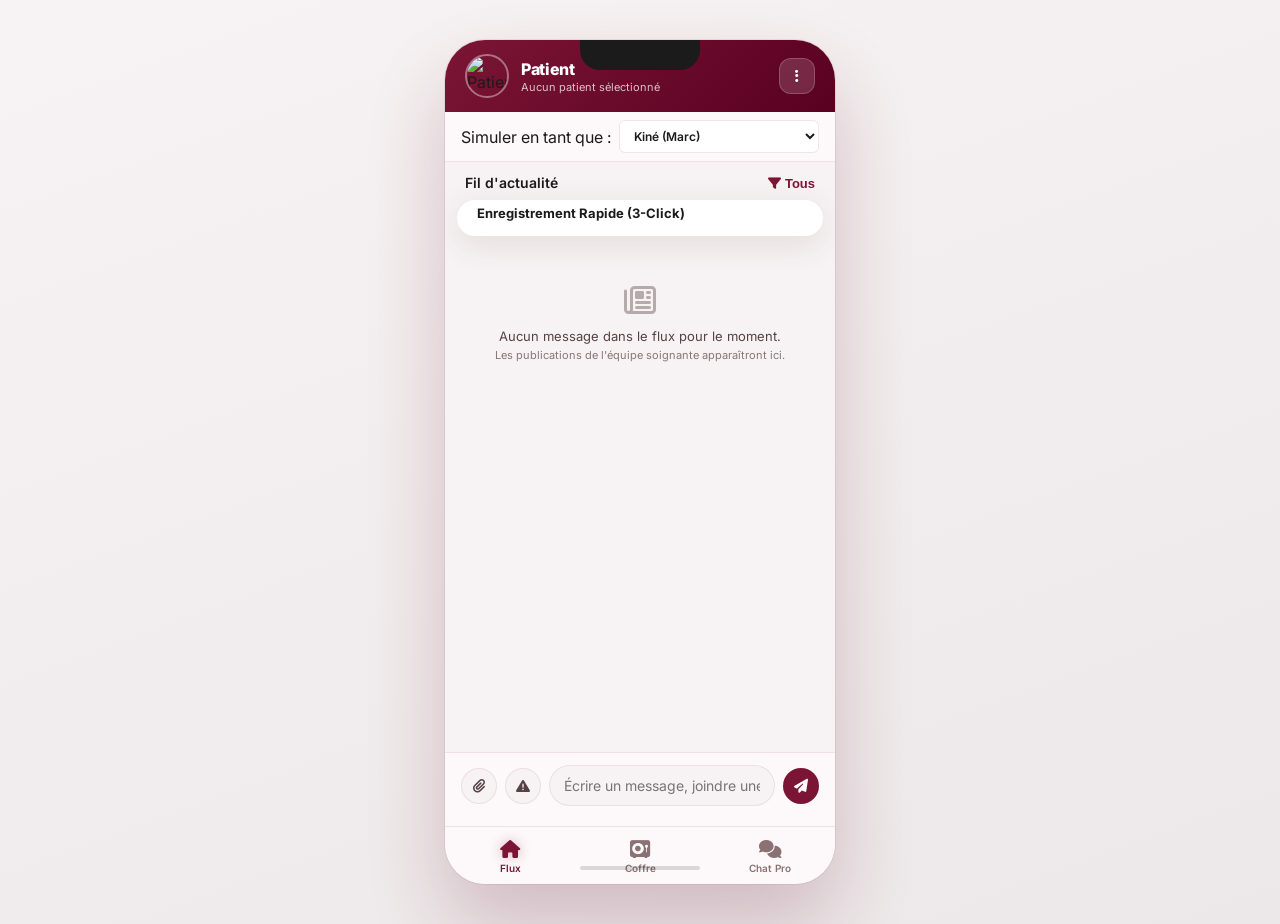
==== index.html @ c05ddda4 "Fix: suppression définitive des boutons flottants FAB (nouveau patient / ajouter pro)" ====
<!DOCTYPE html>
<html lang="fr">
<head>
    <meta charset="UTF-8">
    <meta name="viewport" content="width=device-width, initial-scale=1.0">
    <title>Monaco Care - Démo Complète</title>
    <link href="https://fonts.googleapis.com/css2?family=Inter:wght@400;500;600;700&display=swap" rel="stylesheet">
    <link rel="stylesheet" href="https://cdnjs.cloudflare.com/ajax/libs/font-awesome/6.4.0/css/all.min.css">
    <link rel="stylesheet" href="styles.css?v=5">
    <script src="https://www.gstatic.com/firebasejs/10.9.0/firebase-app-compat.js"></script>
    <script src="https://www.gstatic.com/firebasejs/10.9.0/firebase-auth-compat.js"></script>
    <script src="https://www.gstatic.com/firebasejs/10.9.0/firebase-firestore-compat.js"></script>
    <script src="firebase-config.js"></script>
    <script src="https://cdn.jsdelivr.net/npm/chart.js"></script>
</head>
<body>
    <div class="demo-wrapper">
        <div class="phone">
            <div class="notch"></div>
            <div class="app-container">
                
                <!-- Header Stitch : fond bordeaux, texte blanc -->
                <header class="app-header">
                    <div class="patient-info" style="display:flex; align-items:center; gap:12px;">
                        <img src="https://i.pravatar.cc/150?img=1" alt="Patient" class="avatar" id="patient-avatar" style="width:44px; height:44px; border-radius:50%; border:2px solid rgba(255,255,255,0.4);">
                        <div>
                            <h2 id="patient-name" style="color:white; font-size:16px; font-weight:800;">Patient</h2>
                            <p id="patient-info" style="color:rgba(255,255,255,0.75); font-size:11px; margin-top:1px;">Aucun patient sélectionné</p>
                        </div>
                    </div>
                    <div class="header-actions" style="position:relative;">
                        <button class="header-btn" id="header-menu-btn" title="Menu" style="background:rgba(255,255,255,0.15); border-color:rgba(255,255,255,0.2); color:white;">
                            <i class="fa-solid fa-ellipsis-vertical"></i>
                        </button>
                        <!-- Dropdown menu -->
                        <div id="header-dropdown" class="header-dropdown hidden">
                            <button class="dropdown-item" id="dd-select-patient">
                                <i class="fa-solid fa-users"></i> Choisir un patient
                            </button>
                            <button class="dropdown-item" id="dd-add-patient">
                                <i class="fa-solid fa-user-plus"></i> Ajouter un patient
                            </button>
                            <div class="dropdown-divider"></div>
                            <button class="dropdown-item" id="dd-settings">
                                <i class="fa-solid fa-gear"></i> Paramètres
                            </button>
                            <button class="dropdown-item dropdown-danger" id="dd-logout">
                                <i class="fa-solid fa-right-from-bracket"></i> Déconnexion
                            </button>
                        </div>
                    </div>
                </header>

                <!-- Role switcher: visible seulement en mode démo admin (pas de session réelle) -->
                <div class="role-switcher" id="role-switcher-container">
                    <span>Simuler en tant que : </span>
                    <select id="role-select">
                        <option value="kine">Kiné (Marc)</option>
                        <option value="medecin">Médecin (Dr. Sarah)</option>
                        <option value="auxiliaire">Auxiliaire (Sophie)</option>
                        <option value="family">Fille (Emma) - Accès Limité</option>
                    </select>
                </div>
                <!-- Bandeau session réelle -->
                <div id="session-banner">
                    <span id="session-info"></span>
                    <button onclick="MonacoCare.clearSession(); window.location.href='login.html';">Déconnexion</button>
                </div>

                <div class="views-container">

                    <!-- VIEW 1 : FLUX MONACO -->
                    <div id="flux-view" class="view active">
                        <!-- Flux Filter Header -->
                        <div style="display: flex; justify-content: space-between; align-items: center; padding: 10px 20px 0 20px;">
                            <h3 style="font-size: 14px; font-weight: 600; color: var(--text-dark);">Fil d'actualité</h3>
                            <div class="filter-dropdown" style="position: relative;">
                                <button id="flux-filter-btn" style="background:none; border:none; color:var(--monaco-red); font-size:13px; font-weight:600; cursor:pointer;">
                                    <i class="fa-solid fa-filter"></i> <span id="current-filter-name">Tous</span>
                                </button>
                                <div id="flux-filter-menu" class="hidden" style="position: absolute; right: 0; top: 100%; background: white; border-radius: 8px; box-shadow: 0 4px 12px rgba(0,0,0,0.1); width: 160px; z-index: 100;">
                                    <button class="filter-option" data-filter="all" style="width:100%; text-align:left; padding:10px; border:none; background:none; border-bottom:1px solid #eee; cursor:pointer; font-size:13px; font-weight:bold;">Tous les messages</button>
                                    <button class="filter-option" data-filter="medical" style="width:100%; text-align:left; padding:10px; border:none; background:none; border-bottom:1px solid #eee; cursor:pointer; font-size:13px;">Médical Uniquement</button>
                                    <button class="filter-option" data-filter="team" style="width:100%; text-align:left; padding:10px; border:none; background:none; border-bottom:1px solid #eee; cursor:pointer; font-size:13px;">Équipe & Famille</button>
                                    <button class="filter-option" data-filter="public" style="width:100%; text-align:left; padding:10px; border:none; background:none; cursor:pointer; font-size:13px;">Public</button>
                                </div>
                            </div>
                        </div>

                        <div class="quick-actions-container" style="padding-top: 5px;">
                            <p class="section-title">Enregistrement Rapide (3-Click)</p>
                            <div class="quick-actions" id="flux-quick-actions">
                                <!-- JS inserts relevant buttons here -->
                            </div>
                        </div>
                        
                        <div class="feed-area" id="flux-feed">
                            <div style="text-align:center; padding:40px 20px; color:var(--text-muted);">
                                <i class="fa-regular fa-newspaper" style="font-size:32px; margin-bottom:12px; display:block; opacity:0.4;"></i>
                                <p style="font-size:13px;">Aucun message dans le flux pour le moment.</p>
                                <p style="font-size:11px; margin-top:4px; opacity:0.7;">Les publications de l'équipe soignante apparaîtront ici.</p>
                            </div>
                        </div>
                        
                        <!-- Zone de saisie libre (Flux) -->
                        <div class="input-area">
                            <button class="action-btn" id="flux-attach-btn"><i class="fa-solid fa-paperclip"></i></button>
                            <button class="action-btn urgent-btn" id="flux-urgent-toggle"><i class="fa-solid fa-triangle-exclamation"></i></button>
                            <div class="input-wrapper">
                                <input type="text" id="flux-message-input" placeholder="Écrire un message, joindre une photo...">
                            </div>
                            <button class="send-btn" id="flux-send-btn"><i class="fa-solid fa-paper-plane"></i></button>
                        </div>
                    </div>

                    <!-- VIEW 2 : COFFRE MEDICAL -->
                    <div id="vault-view" class="view">
                        <div class="biometric-overlay" id="biometric-overlay">
                            <div class="bio-icon"><i class="fa-solid fa-fingerprint"></i></div>
                            <h3>Coffre Médical</h3>
                            <p>Authentification requise. Accès réservé au personnel soignant via Face ID ou empreinte.</p>
                            <button class="bio-btn" id="simulate-bio-btn"><i class="fa-solid fa-fingerprint"></i> Déverrouiller</button>
                            <div class="code-section">
                                <p>Accès externe ? Saisissez le code délivré :</p>
                                <div class="code-row">
                                    <input type="text" id="external-code-input" placeholder="Ex: MC-4821" maxlength="10">
                                    <button id="validate-code-btn">OK</button>
                                </div>
                            </div>
                        </div>
                        
                        <div class="vault-content hidden" id="vault-content">
                            <div class="vault-header-banner">
                                <div class="unlocked-badge">
                                    <i class="fa-solid fa-lock-open"></i> DÉVERROUILLÉ
                                </div>
                                <p>Accès autorisé (MFA Validé)</p>
                            </div>

                            <div class="vault-section">
                                <div style="display:flex; justify-content:space-between; align-items:center; margin-bottom: 15px;">
                                    <h3 style="margin-bottom:0;">Constantes (10:11 AM)</h3>
                                    <button class="history-btn" data-metric="Constantes Vitales"><i class="fa-solid fa-chart-area"></i> Historique</button>
                                </div>
                                <div class="vitals-grid" id="vitals-grid-container">
                                    <div style="grid-column:1/-1; text-align:center; padding:20px 0; color:var(--text-muted); font-size:13px;">
                                        <i class="fa-regular fa-chart-bar" style="font-size:24px; margin-bottom:8px; display:block;"></i>
                                        Aucune constante enregistrée.
                                    </div>
                                </div>
                                <button class="add-btn" id="add-vitals-btn" style="margin-top: 15px;"><i class="fa-solid fa-notes-medical"></i> Saisir de nouvelles constantes</button>
                            </div>

                            <div class="vault-section">
                                <div style="display:flex; justify-content:space-between; align-items:center; margin-bottom: 15px;">
                                    <h3 style="margin-bottom:0;">Évaluations de la Douleur</h3>
                                    <button class="history-btn" data-metric="Échelle de Douleur"><i class="fa-solid fa-chart-area"></i> Historique</button>
                                </div>
                                <div class="pain-trackers" id="pain-trackers-container">
                                    <div style="text-align:center; padding:20px 0; color:var(--text-muted); font-size:13px;">
                                        <i class="fa-regular fa-face-smile" style="font-size:24px; margin-bottom:8px; display:block;"></i>
                                        Aucune évaluation enregistrée.
                                    </div>
                                </div>
                                <button class="add-btn" id="open-pain-modal-btn"><i class="fa-solid fa-plus-circle"></i> Ajouter localisation</button>
                            </div>

                            <div class="vault-section">
                                <h3>Notes Cliniques</h3>
                                <div id="clinical-notes-container" style="display:flex; flex-direction:column; gap:10px;">
                                    <div style="text-align:center; padding:20px 0; color:var(--text-muted); font-size:13px;">
                                        <i class="fa-regular fa-note-sticky" style="font-size:24px; margin-bottom:8px; display:block;"></i>
                                        Aucune note clinique pour le moment.
                                    </div>
                                </div>
                            </div>

                            <div style="display:flex; gap:10px; margin: 20px;">
                                <button class="dictation-btn" id="type-btn" style="margin:0; flex:1; background:var(--text-dark); font-size:13px;"><i class="fa-solid fa-keyboard"></i> Saisie Clavier</button>
                                <button class="dictation-btn" id="dictate-btn" style="margin:0; flex:1; font-size:13px;"><i class="fa-solid fa-microphone"></i> Dictée Vocale</button>
                            </div>
                        </div>
                    </div>

                    <!-- VIEW 3 : CHAT LIST -->
                    <div id="chat-list-view" class="view">
                        <div class="list-header">
                            <h3>Messages</h3>
                            <button id="new-chat-btn" class="icon-btn" title="Nouveau message"><i class="fa-solid fa-pen-to-square"></i></button>
                        </div>
                        <!-- Les contacts sont injectés par JS selon l'équipe du patient -->
                        <div class="chat-list" id="chat-list-container">
                            <!-- État vide par défaut - remplacé par JS si des contacts existent -->
                            <div class="chat-empty-state" id="chat-empty-state">
                                <i class="fa-regular fa-comments"></i>
                                <p>Aucun contact dans l'équipe de ce patient pour l'instant.</p>
                                <button class="chat-new-btn" id="chat-new-msg-btn">
                                    <i class="fa-solid fa-plus"></i> Nouveau message
                                </button>
                            </div>
                        </div>
                    </div>

                    <!-- VIEW 4 : CHAT ROOM (Previously existing) -->
                    <div id="chat-room-view" class="view" style="z-index: 50;">
                        <div class="room-header">
                            <button id="back-btn" class="icon-btn"><i class="fa-solid fa-chevron-left"></i></button>
                            <div class="room-title">
                                <h3 id="current-chat-title">Équipe Médicale Globale</h3>
                                <p id="current-chat-subtitle">3 participants</p>
                            </div>
                        </div>
                        <div class="chat-area" id="chat-messages"></div>
                        <div id="attachment-menu" class="attachment-popup hidden">
                            <button class="attach-item"><i class="fa-solid fa-camera"></i> Appareil Photo</button>
                            <button class="attach-item"><i class="fa-solid fa-file-prescription"></i> Nouvelle Ordonnance</button>
                        </div>
                        <div class="input-area">
                            <button class="action-btn" id="prescription-btn"><i class="fa-solid fa-plus"></i></button>
                            <button class="action-btn urgent-btn" id="urgent-toggle"><i class="fa-solid fa-triangle-exclamation"></i></button>
                            <div class="input-wrapper">
                                <input type="text" id="message-input" placeholder="Message...">
                            </div>
                            <button class="send-btn" id="send-btn"><i class="fa-solid fa-paper-plane"></i></button>
                        </div>
                    </div>

                </div>
                
                <!-- New Chat Modal -->
                <div id="new-chat-modal" class="modal hidden" style="z-index: 2000;">
                    <div class="modal-content">
                        <h3 style="margin-bottom: 10px;">Nouvelle Discussion</h3>
                        <p style="margin-bottom: 15px; font-size:12px; color:var(--text-muted);">Sélectionnez un professionnel.</p>
                        
                        <div class="contact-list" style="display:flex; flex-direction:column; gap:8px;">
                            <p style="font-size:12px; color:var(--text-muted); text-align:center; padding:10px;">Aucun contact disponible pour le moment.</p>
                        </div>
                        <button class="modal-btn cancel" id="close-chat-modal" style="margin-top:15px; margin-bottom: 0;">Annuler</button>
                    </div>
                </div>

                <!-- New Shortcut Modal -->
                <div id="new-shortcut-modal" class="modal hidden" style="z-index: 2000;">
                    <div class="modal-content">
                        <h3 style="margin-bottom: 5px;">Gérer les Raccourcis (<span id="role-name-display"></span>)</h3>
                        <p style="margin-bottom: 15px; font-size:12px; color:var(--text-muted);">Gérez vos boutons rapides personnalisés.</p>
                        
                        <div id="shortcuts-manage-list" style="margin-bottom: 20px; display:flex; flex-direction:column; gap:8px; text-align:left; max-height:200px; overflow-y:auto;">
                        </div>

                        <p style="margin-bottom: 10px; font-weight:600; font-size:13px; text-align:left;">Créer une nouvelle action :</p>
                        <div style="display: flex; gap: 10px; margin-bottom: 20px;">
                            <input type="text" id="shortcut-emoji" placeholder="Ex: 🩺" style="width: 30%; padding: 12px; border: 1px solid var(--silver-dark); border-radius: 8px; font-size: 14px;">
                            <input type="text" id="shortcut-name" placeholder="Nom de l'action" style="width: 70%; padding: 12px; border: 1px solid var(--silver-dark); border-radius: 8px; font-size: 14px;">
                        </div>
                        
                        <button class="modal-btn" id="save-shortcut-btn" style="margin-bottom: 10px;">Ajouter aux raccourcis</button>
                        <button class="modal-btn cancel" id="close-shortcut-modal" style="margin-bottom: 0;">Fermer</button>
                    </div>
                </div>

                <!-- New Pain Localisation Modal -->
                <div id="add-pain-modal" class="modal hidden" style="z-index: 2000;">
                    <div class="modal-content">
                        <h3 style="margin-bottom: 15px;">Évaluer une Douleur</h3>
                        <div style="display: flex; flex-direction:column; gap: 15px; margin-bottom: 20px; text-align:left;">
                            <label style="font-size:13px; font-weight:600;">Localisation (ex: Genou droit)</label>
                            <input type="text" id="pain-location-input" placeholder="Où se situe la douleur ?" style="padding: 12px; border: 1px solid var(--silver-dark); border-radius: 8px; font-size: 14px;">
                            
                            <label style="font-size:13px; font-weight:600;">Intensité (0 à 10)</label>
                            <input type="number" id="pain-score-input" min="0" max="10" placeholder="7" style="padding: 12px; border: 1px solid var(--silver-dark); border-radius: 8px; font-size: 14px;">
                        </div>
                        
                        <button class="modal-btn" id="save-pain-btn" style="margin-bottom: 10px;">Enregistrer l'évaluation</button>
                        <button class="modal-btn cancel" id="close-pain-modal" style="margin-bottom: 0;">Annuler</button>
                    </div>
                </div>

                <!-- History Graph Modal -->
                <div id="history-modal" class="modal hidden" style="z-index: 2000;">
                    <div class="modal-content" style="max-width:350px;">
                        <h3 id="history-modal-title" style="margin-bottom: 15px;">Historique</h3>
                        
                        <div class="history-tabs">
                            <button class="hist-tab active">24h</button>
                            <button class="hist-tab">48h</button>
                            <button class="hist-tab">72h</button>
                        </div>

                        <!-- Dynamic Charts Container -->
                        <div id="charts-container" style="margin-bottom: 20px; width:100%; display:flex; flex-direction:column; overflow:hidden;">
                            <!-- Canvas générés par JS ici -->
                        </div>


                        <button class="modal-btn cancel" id="close-history-modal" style="margin-top: 20px; margin-bottom: 0;">Fermer l'historique</button>
                    </div>
                </div>

                <!-- Select Patient Modal -->
                <div id="select-patient-modal" class="modal hidden" style="z-index: 2000;">
                    <div class="modal-content">
                        <div style="display:flex; justify-content:space-between; align-items:center; margin-bottom:15px;">
                            <h3 style="margin:0;">Vos dossiers liés</h3>
                            <button class="icon-btn" onclick="document.getElementById('select-patient-modal').classList.add('hidden')" style="padding:0; font-size:16px; color:var(--text-dark); background:transparent;"><i class="fa-solid fa-xmark"></i></button>
                        </div>
                        <p style="font-size:12px; color:var(--text-muted); text-align:left; margin-bottom:15px;">Sélectionnez un patient pour consulter son dossier.</p>
                        
                        <div id="patients-list-container" style="display:flex; flex-direction:column; gap:10px; max-height:300px; overflow-y:auto; margin-bottom:15px;">
                            <!-- Injecté par JS -->
                            <p style="font-size:12px; color:var(--text-muted); text-align:center;">Chargement de vos patients...</p>
                        </div>
                    </div>
                </div>

                <!-- Add Patient Modal (Liaison via Demande) -->
                <div id="add-patient-modal" class="modal hidden" style="z-index: 2000;">
                    <div class="modal-content">
                        <div style="display:flex; justify-content:space-between; align-items:center; margin-bottom:15px;">
                            <h3 style="margin:0;">Lier un nouveau dossier</h3>
                            <button class="icon-btn" onclick="document.getElementById('add-patient-modal').classList.add('hidden')" style="padding:0; font-size:16px; color:var(--text-dark); background:transparent;"><i class="fa-solid fa-xmark"></i></button>
                        </div>
                        <p style="font-size:12px; color:var(--text-muted); text-align:left; margin-bottom:15px;">Demandez l'accès au responsable familial du patient. Vous pourrez y accéder une fois votre demande validée.</p>
                        
                        <div style="text-align:left; margin-bottom:15px;">
                            <input type="text" id="link-patient-lastname" placeholder="Nom de famille du patient" style="width:100%; padding: 10px; border: 1px solid var(--silver-dark); border-radius: 8px; font-size: 13px; margin-bottom:10px;">
                            <input type="text" id="link-patient-id" placeholder="Identifiant unique (ex: PATIENT-123)" style="width:100%; padding: 10px; border: 1px solid var(--silver-dark); border-radius: 8px; font-size: 13px; margin-bottom:10px;">
                            <button class="modal-btn" id="send-patient-request-btn" style="margin:0; padding:10px; font-size:13px;">Envoyer la demande d'accès</button>
                        </div>
                    </div>
                </div>

                <!-- Settings Modal for Main Account (Roue Crantée) -->
                <div id="settings-modal" class="modal hidden" style="z-index: 2000;">
                    <div class="modal-content" style="height: 80%; display: flex; flex-direction: column;">
                        <div style="display:flex; justify-content:space-between; align-items:center; margin-bottom:15px; flex-shrink: 0;">
                            <h3 style="margin:0;">Paramètres de confidentialité</h3>
                            <button id="close-settings-modal" class="icon-btn" onclick="document.getElementById('settings-modal').classList.add('hidden')" style="padding:0; font-size:16px; color:var(--text-dark); background:transparent;"><i class="fa-solid fa-xmark"></i></button>
                        </div>
                        <div style="flex: 1; overflow-y: auto; padding-right: 5px;">
                        
                        <!-- Add Pro via ID -->
                        <div class="vault-section" id="settings-add-pro-section" style="text-align:left; margin-bottom:15px;">
                            <h4 style="margin-bottom:10px; font-size:13px;"><i class="fa-solid fa-user-doctor" style="color:var(--monaco-red);"></i> Inviter un professionnel</h4>
                            <p style="font-size:11px; margin-bottom:10px; color:var(--text-muted);">Saisissez l'identifiant pour lui envoyer une demande :</p>
                            <div style="display:flex; gap:8px;">
                                <input type="text" id="pro-invite-lastname" placeholder="Nom de famille" style="flex:1; padding: 10px; border: 1px solid var(--silver-dark); border-radius: 8px; font-size: 13px;">
                                <input type="text" id="pro-invite-id" placeholder="Ex: PRO-842" style="flex:1; padding: 10px; border: 1px solid var(--silver-dark); border-radius: 8px; font-size: 13px;">
                                <button class="modal-btn" id="send-pro-invite-btn" style="margin:0; padding:10px; width:auto; font-size:13px;">Inviter</button>
                            </div>
                        </div>

                        <!-- Pending Invitations -->
                        <div class="vault-section" id="settings-invitations-section" style="text-align:left; margin-bottom:15px;">
                            <h4 style="margin-bottom:10px; font-size:13px;"><i class="fa-solid fa-bell" style="color:var(--monaco-red);"></i> Demandes d'accès entrantes</h4>
                            <div id="pending-invitations-list" style="display:flex; flex-direction:column; gap:8px;">
                                <p style="font-size:11px; color:var(--text-muted);">Aucune demande en attente.</p>
                            </div>
                        </div>

                        <!-- Bouton Fermer Explicite -->
                        <button class="modal-btn cancel" onclick="document.getElementById('settings-modal').classList.add('hidden')" style="margin-top: 20px; margin-bottom: 0;">Fermer</button>
                        </div>
                    </div>
                </div>

                <div class="bottom-nav">
                    <button class="nav-btn active" data-target="flux-view">
                        <i class="fa-solid fa-house"></i>
                        <span>Flux</span>
                    </button>
                    <button class="nav-btn" data-target="vault-view">
                        <i class="fa-solid fa-vault"></i>
                        <span>Coffre</span>
                    </button>
                    <button class="nav-btn" data-target="chat-list-view">
                        <i class="fa-solid fa-comments"></i>
                        <span>Chat Pro</span>
                    </button>
                </div>

                <div class="home-indicator"></div>
            </div>
        </div>
    </div>
    <script src="app.js?v=5"></script>
    <script>
    // Vérification de session au chargement
    (function() {
        const session = MonacoCare.getSession();
        const urlRole = new URLSearchParams(window.location.search).get('role');

        if (session) {
            // Session réelle : masquer le role-switcher, afficher le bandeau
            const switcher = document.getElementById('role-switcher-container');
            const banner   = document.getElementById('session-banner');
            const info     = document.getElementById('session-info');

            if (switcher) switcher.style.display = 'none';
            if (banner)   banner.style.display = 'flex';

            const roleLabel = { family:'Famille', medecin:'Médecin', kine:'Kinésithérapeute',
                auxiliaire:'Auxiliaire', infirmier:'Infirmier(ère)', pro:'Professionnel' };

            if (info) {
                const name = session.displayName || session.proId || 'Utilisateur';
                const role = roleLabel[session.role] || session.role;
                info.textContent = `Connecté(e) en tant que : ${name} — ${role}`;
            }

            // Mettre à jour le header patient si disponible
            const patientNameEl = document.getElementById('patient-name');
            const patientInfoEl = document.getElementById('patient-info');
            if (session.patientName && patientNameEl) {
                patientNameEl.textContent = session.patientName;
            }
            if (session.patientInfo && patientInfoEl) {
                patientInfoEl.textContent = session.patientInfo;
            }

            // Masquer le bouton de paramètres pour les professionnels
            const settingsBtn = document.getElementById('settings-btn');
            if (settingsBtn && session.role !== 'family' && session.role !== 'particulier') {
                settingsBtn.style.display = 'none';
            }

            // Garantir que patientId est toujours présent dans la session
            // (le login PRO ne le stocke pas toujours, ce qui brise le flux)
            if (!session.patientId) {
                const updatedSession = { ...session, patientId: 'patient-demo', label: 'Charles Leclerc' };
                try { localStorage.setItem('mc_session', JSON.stringify(updatedSession)); } catch(e) {}
                try { sessionStorage.setItem('mc_session', JSON.stringify(updatedSession)); } catch(e) {}
            }

            // Synchroniser le role-select avec le rôle de session
            const roleSelect = document.getElementById('role-select');
            if (roleSelect && session.role) {
                const map = { medecin:'medecin', kine:'kine', auxiliaire:'auxiliaire',
                    infirmier:'auxiliaire', family:'family', pro:'kine' };
                const val = map[session.role] || 'kine';
                roleSelect.value = val;
                roleSelect.dispatchEvent(new Event('change'));
            }
        } else if (!urlRole) {
            // Pas de session → rediriger vers login
            window.location.href = 'login.html';
        }
    })();
    </script>
<!-- ═══════════════════════════════════════════════════════════════
     MODAL — AJOUTER UN PATIENT (pour les professionnels)
═══════════════════════════════════════════════════════════════ -->
<div id="modal-add-patient" style="display:none; position:fixed; inset:0; background:rgba(0,0,0,0.6);
     backdrop-filter:blur(6px); z-index:9000; align-items:flex-end; justify-content:center;">
    <div style="background:#fff; border-radius:24px 24px 0 0; padding:28px 24px 40px;
         width:100%; max-width:480px; box-shadow:0 -20px 60px rgba(0,0,0,0.2); max-height:90vh; overflow-y:auto;">

        <div style="width:40px; height:4px; background:#E2E8F0; border-radius:2px; margin:0 auto 24px;"></div>
        <h3 style="font-size:17px; font-weight:700; margin-bottom:4px; color:#1A1A2E;">
            <i class="fa-solid fa-hospital-user" style="color:#CE1126; margin-right:8px;"></i>Ajouter un nouveau patient
        </h3>
        <p style="font-size:12px; color:#9CA3AF; margin-bottom:20px;">Un identifiant unique sera généré automatiquement.</p>

        <div style="display:flex; gap:12px; margin-bottom:14px;">
            <div style="flex:1;">
                <label style="display:block; font-size:11px; font-weight:600; color:#6B7280; text-transform:uppercase; letter-spacing:.5px; margin-bottom:6px;">Prénom *</label>
                <input id="np-firstname" type="text" placeholder="Jean-Pierre"
                    style="width:100%; padding:12px 14px; border:1px solid #E2E8F0; border-radius:10px; font-family:Inter,sans-serif; font-size:14px; outline:none; color:#1A1A2E;">
            </div>
            <div style="flex:1;">
                <label style="display:block; font-size:11px; font-weight:600; color:#6B7280; text-transform:uppercase; letter-spacing:.5px; margin-bottom:6px;">Nom *</label>
                <input id="np-lastname" type="text" placeholder="DUBOIS"
                    style="width:100%; padding:12px 14px; border:1px solid #E2E8F0; border-radius:10px; font-family:Inter,sans-serif; font-size:14px; outline:none; color:#1A1A2E;">
            </div>
        </div>

        <div style="margin-bottom:14px;">
            <label style="display:block; font-size:11px; font-weight:600; color:#6B7280; text-transform:uppercase; letter-spacing:.5px; margin-bottom:6px;">Date de naissance *</label>
            <input id="np-dob" type="date"
                style="width:100%; padding:12px 14px; border:1px solid #E2E8F0; border-radius:10px; font-family:Inter,sans-serif; font-size:14px; outline:none; color:#1A1A2E;">
        </div>

        <div style="margin-bottom:14px;">
            <label style="display:block; font-size:11px; font-weight:600; color:#6B7280; text-transform:uppercase; letter-spacing:.5px; margin-bottom:6px;">Adresse *</label>
            <input id="np-address" type="text" placeholder="12 Avenue de la Costa, Monaco"
                style="width:100%; padding:12px 14px; border:1px solid #E2E8F0; border-radius:10px; font-family:Inter,sans-serif; font-size:14px; outline:none; color:#1A1A2E;">
        </div>

        <div style="margin-bottom:20px;">
            <label style="display:block; font-size:11px; font-weight:600; color:#6B7280; text-transform:uppercase; letter-spacing:.5px; margin-bottom:6px;">Photo (optionnelle)</label>
            <div style="border:2px dashed #E2E8F0; border-radius:12px; padding:20px; text-align:center; cursor:pointer; position:relative;"
                 onclick="document.getElementById('np-photo-input').click()">
                <img id="np-photo-preview" src="" style="display:none; width:80px; height:80px; border-radius:50%; object-fit:cover; margin:0 auto 8px;">
                <i class="fa-solid fa-camera" id="np-photo-icon" style="color:#9CA3AF; font-size:24px; display:block; margin-bottom:6px;"></i>
                <p id="np-photo-label" style="font-size:12px; color:#9CA3AF;">Cliquer pour ajouter une photo</p>
                <input id="np-photo-input" type="file" accept="image/*" style="display:none;" onchange="previewPatientPhoto(this)">
            </div>
        </div>

        <div id="np-result" style="display:none; background:#F0FDF4; border:1px solid #BBF7D0; border-radius:12px;
             padding:16px; margin-bottom:16px; text-align:center;">
            <i class="fa-solid fa-check-circle" style="color:#10B981; font-size:24px; margin-bottom:8px; display:block;"></i>
            <p style="font-weight:700; color:#1A1A2E; margin-bottom:4px;">Patient créé avec succès !</p>
            <p style="font-size:12px; color:#6B7280; margin-bottom:8px;">Communiquez cet identifiant aux professionnels qui doivent suivre ce patient :</p>
            <div id="np-generated-id" style="background:#CE1126; color:white; border-radius:8px; padding:10px 20px;
                 font-family:monospace; font-size:22px; font-weight:800; letter-spacing:4px; display:inline-block;"></div>
        </div>

        <div id="np-error" style="display:none; background:#FEF2F2; border:1px solid #FECACA; border-radius:10px; padding:12px; color:#EF4444; font-size:13px; margin-bottom:12px;"></div>

        <button id="np-submit-btn" onclick="submitAddPatient()"
            style="width:100%; padding:15px; background:linear-gradient(135deg,#CE1126,#FF2040); border:none;
            border-radius:14px; color:white; font-family:Inter,sans-serif; font-size:15px; font-weight:700; cursor:pointer; margin-bottom:10px;">
            <i class="fa-solid fa-plus"></i> Créer le dossier patient
        </button>
        <button onclick="closeAddPatientModal()"
            style="width:100%; padding:13px; background:none; border:1px solid #E2E8F0;
            border-radius:14px; color:#6B7280; font-family:Inter,sans-serif; font-size:14px; cursor:pointer;">
            Fermer
        </button>
    </div>
</div>

<!-- ═══════════════════════════════════════════════════════════════
     MODAL — AJOUTER UN PROFESSIONNEL (pour les familles)
═══════════════════════════════════════════════════════════════ -->
<div id="modal-add-pro" style="display:none; position:fixed; inset:0; background:rgba(0,0,0,0.6);
     backdrop-filter:blur(6px); z-index:9000; align-items:flex-end; justify-content:center;">
    <div style="background:#fff; border-radius:24px 24px 0 0; padding:28px 24px 40px;
         width:100%; max-width:480px; box-shadow:0 -20px 60px rgba(0,0,0,0.2);">

        <div style="width:40px; height:4px; background:#E2E8F0; border-radius:2px; margin:0 auto 24px;"></div>
        <h3 style="font-size:17px; font-weight:700; margin-bottom:4px; color:#1A1A2E;">
            <i class="fa-solid fa-user-doctor" style="color:#CE1126; margin-right:8px;"></i>Ajouter un professionnel de santé
        </h3>
        <p style="font-size:12px; color:#9CA3AF; margin-bottom:20px;">Entrez l'identifiant PRO qui vous a été communiqué par le professionnel.</p>

        <div style="margin-bottom:14px;">
            <label style="display:block; font-size:11px; font-weight:600; color:#6B7280; text-transform:uppercase; letter-spacing:.5px; margin-bottom:6px;">Identifiant professionnel (PRO-XXX)</label>
            <div style="position:relative;">
                <i class="fa-solid fa-id-card" style="position:absolute; left:14px; top:50%; transform:translateY(-50%); color:#9CA3AF;"></i>
                <input id="ap-pro-id" type="text" placeholder="Ex : PRO-001"
                    style="width:100%; padding:12px 14px 12px 40px; border:1px solid #E2E8F0; border-radius:10px; font-family:Inter,sans-serif;
                    font-size:15px; font-weight:700; letter-spacing:2px; text-transform:uppercase; outline:none; color:#1A1A2E;"
                    oninput="this.value=this.value.toUpperCase()">
            </div>
        </div>

        <button onclick="searchPro()"
            style="width:100%; padding:13px; background:#F1F5F9; border:none; border-radius:12px;
            color:#1A1A2E; font-family:Inter,sans-serif; font-size:14px; font-weight:600; cursor:pointer; margin-bottom:16px;">
            <i class="fa-solid fa-magnifying-glass"></i> Rechercher
        </button>

        <!-- Résultat de recherche -->
        <div id="ap-found" style="display:none; background:#F8F9FA; border:1px solid #E2E8F0; border-radius:12px; padding:16px; margin-bottom:16px;">
            <div style="display:flex; align-items:center; gap:14px;">
                <div style="width:48px; height:48px; background:rgba(206,17,38,0.1); border-radius:12px;
                     display:flex; align-items:center; justify-content:center; flex-shrink:0;">
                    <i class="fa-solid fa-user-doctor" style="color:#CE1126;"></i>
                </div>
                <div>
                    <p id="ap-name" style="font-weight:700; font-size:15px; color:#1A1A2E;"></p>
                    <p id="ap-profession" style="font-size:12px; color:#6B7280; margin-top:2px;"></p>
                </div>
            </div>
            <button onclick="confirmAddPro()"
                style="width:100%; margin-top:14px; padding:12px; background:linear-gradient(135deg,#CE1126,#FF2040);
                border:none; border-radius:12px; color:white; font-family:Inter,sans-serif; font-size:14px; font-weight:700; cursor:pointer;">
                <i class="fa-solid fa-plus"></i> Ajouter ce professionnel à mon suivi
            </button>
        </div>

        <div id="ap-not-found" style="display:none; background:#FEF2F2; border:1px solid #FECACA; border-radius:10px; padding:12px; color:#EF4444; font-size:13px; margin-bottom:12px;">
            <i class="fa-solid fa-triangle-exclamation"></i> Aucun professionnel trouvé avec cet identifiant, ou le compte est inactif.
        </div>

        <div id="ap-success" style="display:none; background:#F0FDF4; border:1px solid #BBF7D0; border-radius:10px; padding:12px; color:#10B981; font-size:13px; text-align:center; margin-bottom:12px;">
            <i class="fa-solid fa-check-circle"></i> Professionnel ajouté à votre suivi avec succès !
        </div>

        <button onclick="closeAddProModal()"
            style="width:100%; padding:13px; background:none; border:1px solid #E2E8F0;
            border-radius:14px; color:#6B7280; font-family:Inter,sans-serif; font-size:14px; cursor:pointer;">
            Fermer
        </button>
    </div>
</div>



<script>
/* ═══════ LOGIQUE MODALS PATIENT & PRO ═══════════════════════ */

/* ─── Modal : Ajouter un patient ─────────────────────────── */
function openAddPatientModal() {
    const m = document.getElementById('modal-add-patient');
    m.style.display = 'flex';
    // Reset
    ['np-firstname','np-lastname','np-dob','np-address'].forEach(id => document.getElementById(id).value = '');
    document.getElementById('np-photo-input').value = '';
    document.getElementById('np-photo-preview').style.display = 'none';
    document.getElementById('np-photo-icon').style.display = 'block';
    document.getElementById('np-photo-label').textContent = 'Cliquer pour ajouter une photo';
    document.getElementById('np-result').style.display = 'none';
    document.getElementById('np-error').style.display = 'none';
    document.getElementById('np-submit-btn').style.display = 'block';
}

function closeAddPatientModal() {
    document.getElementById('modal-add-patient').style.display = 'none';
}

function previewPatientPhoto(input) {
    const file = input.files[0];
    if (!file) return;
    const reader = new FileReader();
    reader.onload = e => {
        const preview = document.getElementById('np-photo-preview');
        preview.src = e.target.result;
        preview.style.display = 'block';
        document.getElementById('np-photo-icon').style.display = 'none';
        document.getElementById('np-photo-label').textContent = file.name;
    };
    reader.readAsDataURL(file);
}

function submitAddPatient() {
    const firstName   = document.getElementById('np-firstname').value.trim();
    const lastName    = document.getElementById('np-lastname').value.trim();
    const dateOfBirth = document.getElementById('np-dob').value;
    const address     = document.getElementById('np-address').value.trim();
    const photoInput  = document.getElementById('np-photo-input');
    const errEl       = document.getElementById('np-error');

    errEl.style.display = 'none';

    if (!firstName || !lastName) { errEl.style.display='block'; errEl.textContent='⚠️ Le prénom et le nom sont obligatoires.'; return; }
    if (!dateOfBirth)            { errEl.style.display='block'; errEl.textContent='⚠️ La date de naissance est obligatoire.'; return; }
    if (!address)                { errEl.style.display='block'; errEl.textContent="⚠️ L'adresse est obligatoire."; return; }

    const photoFile = photoInput.files[0];
    if (photoFile) {
        const reader = new FileReader();
        reader.onload = e => createPatientRecord({ firstName, lastName, dateOfBirth, address, photoUrl: e.target.result });
        reader.readAsDataURL(photoFile);
    } else {
        createPatientRecord({ firstName, lastName, dateOfBirth, address, photoUrl: '' });
    }
}

function createPatientRecord({ firstName, lastName, dateOfBirth, address, photoUrl }) {
    const result = MonacoCare.admin.createPatient({ firstName, lastName, dateOfBirth, address, photoUrl });
    document.getElementById('np-submit-btn').style.display = 'none';
    document.getElementById('np-generated-id').textContent = result.patientId;
    document.getElementById('np-result').style.display = 'block';
}

/* ─── Modal : Ajouter un professionnel ───────────────────── */
let _foundProId = null;

function openAddProModal() {
    const m = document.getElementById('modal-add-pro');
    m.style.display = 'flex';
    document.getElementById('ap-pro-id').value = '';
    document.getElementById('ap-found').style.display = 'none';
    document.getElementById('ap-not-found').style.display = 'none';
    document.getElementById('ap-success').style.display = 'none';
    _foundProId = null;
}

function closeAddProModal() {
    document.getElementById('modal-add-pro').style.display = 'none';
}

function searchPro() {
    const proId = document.getElementById('ap-pro-id').value.trim().toUpperCase();
    document.getElementById('ap-found').style.display = 'none';
    document.getElementById('ap-not-found').style.display = 'none';
    document.getElementById('ap-success').style.display = 'none';

    const pro = MonacoCare.admin.findProfessional(proId);
    if (pro) {
        _foundProId = proId;
        document.getElementById('ap-name').textContent = pro.name;
        document.getElementById('ap-profession').textContent = pro.professionLabel || pro.specialty;
        document.getElementById('ap-found').style.display = 'block';
    } else {
        document.getElementById('ap-not-found').style.display = 'block';
    }
}

function confirmAddPro() {
    if (!_foundProId) return;
    // Associer ce pro au patient de la session
    const session = MonacoCare.getSession();
    const patientId = session?.patientId || 'patient-demo';
    MonacoCare.admin.assignProToPatient(patientId, _foundProId);
    document.getElementById('ap-found').style.display = 'none';
    document.getElementById('ap-success').style.display = 'block';
    _foundProId = null;
}

// Fermer modals en cliquant sur le fond
['modal-add-patient','modal-add-pro'].forEach(id => {
    document.getElementById(id).addEventListener('click', e => {
        if (e.target === document.getElementById(id)) {
            document.getElementById(id).style.display = 'none';
        }
    });
});
</script>
</body>
</html>
---- styles.css ----
/* ============================================================
   MONACO CARE — Design System "Heritage Clinical"
   Inspiré du logo + Design Stitch (Bordeaux #7B1535, Crème #fdf8f9)
   ============================================================ */

@import url('https://fonts.googleapis.com/css2?family=Inter:wght@300;400;500;600;700;800&display=swap');

.hidden { display: none !important; }

:root {
    /* ── Palette Heritage Clinical (Stitch) ── */
    --primary:            #590021;
    --primary-container:  #7B1535;
    --on-primary:         #ffffff;
    --secondary:          #436653;
    --secondary-container:#c3e9d1;

    /* Surfaces */
    --surface:            #fdf8f9;
    --surface-low:        #f7f2f3;
    --surface-high:       #ece7e8;
    --surface-highest:    #e6e1e2;
    --surface-bright:     #ffffff;

    /* Text */
    --on-surface:         #1c1b1c;
    --on-surface-variant: #564245;
    --outline:            #897174;
    --outline-variant:    #dcc0c3;

    /* State / Feedback */
    --error:              #ba1a1a;
    --success:            #10B981;
    --warning:            #F59E0B;
    --info:               #3B82F6;
    --temp-orange:        #F97316;

    /* Legacy aliases (compatibilité app.js) */
    --monaco-red:         #7B1535;
    --white:              #ffffff;
    --off-white:          #fdf8f9;
    --text-dark:          #1c1b1c;
    --text-muted:         #564245;
    --silver-dark:        #dcc0c3;
    --silver-light:       #f7f2f3;

    /* Bordures, ombres */
    --ghost-border:       rgba(220,192,195,0.4);
    --rose-shadow:        0 8px 32px rgba(86,66,69,0.12);
    --fab-shadow:         0 6px 24px rgba(123,21,53,0.35);

    /* Rayons */
    --radius-sm:   6px;
    --radius-md:   12px;
    --radius-lg:   18px;
    --radius-xl:   24px;
    --radius-full: 999px;
}

/* ── Reset & Base ─────────────────────────────────────────── */
*, *::before, *::after { margin: 0; padding: 0; box-sizing: border-box; }

html, body {
    font-family: 'Inter', -apple-system, BlinkMacSystemFont, sans-serif;
    background: var(--surface-low);
    color: var(--on-surface);
    -webkit-font-smoothing: antialiased;
    -moz-osx-font-smoothing: grayscale;
    min-height: 100vh;
}

/* ── Demo Wrapper ─────────────────────────────────────────── */
.demo-wrapper {
    min-height: 100vh;
    display: flex;
    align-items: center;
    justify-content: center;
    padding: 40px 20px;
    background: linear-gradient(160deg, #f7f2f3 0%, #ece7e8 100%);
}

/* ── Phone Shell ──────────────────────────────────────────── */
.phone {
    width: 390px;
    height: 844px;
    border-radius: 40px;
    overflow: hidden;
    position: relative;
    background: var(--surface);
    box-shadow: 0 40px 80px rgba(89,0,33,0.2), 0 0 0 1px var(--ghost-border);
    display: flex;
    flex-direction: column;
    margin: 0 auto;
}

body > .phone {
    position: fixed;
    top: 50%;
    left: 50%;
    transform: translate(-50%, -50%);
}

/* ── Notch ────────────────────────────────────────────────── */
.notch {
    width: 120px;
    height: 30px;
    background: var(--on-surface);
    border-radius: 0 0 20px 20px;
    position: absolute;
    top: 0;
    left: 50%;
    transform: translateX(-50%);
    z-index: 100;
}

/* ── Layout Containers ────────────────────────────────────── */
.app-container {
    display: flex;
    flex-direction: column;
    height: 100%;
    flex: 1;
    overflow: hidden;
}

.views-container {
    display: flex;
    flex-direction: column;
    flex: 1;
    overflow: hidden;
}

/* ── Session Banner ───────────────────────────────────────── */
#session-banner {
    display: none;
    background: var(--primary-container);
    color: var(--on-primary);
    padding: 6px 16px;
    font-size: 11px;
    font-weight: 600;
    align-items: center;
    justify-content: space-between;
    gap: 8px;
    z-index: 50;
    flex-shrink: 0;
}

#session-banner button {
    background: rgba(255,255,255,0.2);
    border: none;
    color: white;
    padding: 3px 10px;
    border-radius: var(--radius-full);
    font-family: inherit;
    font-size: 10px;
    font-weight: 700;
    cursor: pointer;
    transition: background .2s;
}
#session-banner button:hover { background: rgba(255,255,255,0.35); }

/* ── Status Bar ───────────────────────────────────────────── */
.status-bar {
    display: flex;
    justify-content: space-between;
    align-items: center;
    padding: 12px 20px 8px;
    font-size: 12px;
    font-weight: 600;
    color: var(--on-surface);
    background: var(--surface);
    flex-shrink: 0;
}
.status-icons { display: flex; gap: 4px; align-items: center; color: var(--on-surface-variant); }

/* ── Role Switcher ────────────────────────────────────────── */
#role-switcher-container {
    padding: 8px 16px;
    background: var(--surface);
    border-bottom: 1px solid var(--ghost-border);
    display: flex;
    align-items: center;
    gap: 8px;
}

#role-switcher-container label {
    font-size: 11px;
    font-weight: 600;
    color: var(--on-surface-variant);
    text-transform: uppercase;
    letter-spacing: .5px;
    flex-shrink: 0;
}

#role-select {
    flex: 1;
    padding: 7px 10px;
    border: 1px solid var(--ghost-border);
    border-radius: var(--radius-sm);
    background: var(--surface-bright);
    color: var(--on-surface);
    font-family: 'Inter', sans-serif;
    font-size: 12px;
    font-weight: 600;
    outline: none;
}
#role-select:focus { border-color: var(--primary-container); }

/* ── App Header ───────────────────────────────────────────── */
.app-header {
    padding: 14px 20px 14px;
    background: linear-gradient(135deg, var(--primary-container), var(--primary));
    display: flex;
    align-items: center;
    justify-content: space-between;
    flex-shrink: 0;
}

.patient-info h2 {
    font-size: 17px;
    font-weight: 800;
    color: var(--primary-container);
    letter-spacing: -0.02em;
}
.patient-info p { font-size: 12px; color: var(--on-surface-variant); margin-top: 1px; }

.header-actions { display: flex; gap: 8px; }
.header-btn {
    width: 36px; height: 36px;
    border-radius: var(--radius-md);
    border: 1px solid var(--ghost-border);
    background: var(--surface-low);
    color: var(--on-surface-variant);
    display: flex; align-items: center; justify-content: center;
    font-size: 14px;
    cursor: pointer;
    transition: all .2s;
}
.header-btn:hover {
    background: var(--primary-container);
    color: var(--on-primary);
    border-color: var(--primary-container);
}

/* ── Bottom Nav ───────────────────────────────────────────── */
.bottom-nav {
    display: flex;
    background: rgba(253,248,249,0.85);
    backdrop-filter: blur(20px);
    -webkit-backdrop-filter: blur(20px);
    border-top: 1px solid var(--ghost-border);
    padding: 8px 0 4px;
    flex-shrink: 0;
}
.nav-btn {
    flex: 1;
    display: flex;
    flex-direction: column;
    align-items: center;
    gap: 3px;
    padding: 6px 0;
    background: none;
    border: none;
    cursor: pointer;
    font-family: 'Inter', sans-serif;
    color: var(--outline);
    transition: color .2s;
}
.nav-btn i { font-size: 18px; }
.nav-btn span { font-size: 10px; font-weight: 600; }
.nav-btn.active { color: var(--primary-container); }
.nav-btn.active i { filter: drop-shadow(0 0 6px rgba(123,21,53,0.3)); }

/* ── Main Content Area ────────────────────────────────────── */
.view { display: none; flex: 1; overflow: hidden; background: var(--surface-low); }
.view.active { display: flex; flex-direction: column; }

.feed-area {
    flex: 1;
    overflow-y: auto;
}

.quick-actions-container {
    padding: 10px 20px;
    background: var(--surface-bright);
    margin: 8px 12px;
    border-radius: var(--radius-lg);
    box-shadow: var(--rose-shadow);
}

.quick-actions {
    display: flex;
    gap: 8px;
    overflow-x: auto;
    padding-bottom: 5px;
    scrollbar-width: none;
}
.quick-actions::-webkit-scrollbar { display: none; }

.quick-btn {
    padding: 6px 14px;
    border-radius: var(--radius-xl);
    border: 1px solid var(--ghost-border);
    background: var(--surface-low);
    color: var(--on-surface-variant);
    font-size: 11px;
    font-weight: 600;
    white-space: nowrap;
    cursor: pointer;
    font-family: inherit;
    transition: background .2s, border-color .2s;
}
.quick-btn:hover {
    background: var(--surface-high);
}
/* ── Section Cards ────────────────────────────────────────── */
.view-section {
    background: var(--surface-bright);
    margin: 12px 12px 0;
    border-radius: var(--radius-lg);
    padding: 16px;
    box-shadow: var(--rose-shadow);
}
.view-section:last-child { margin-bottom: 12px; }

.section-header-row {
    display: flex;
    justify-content: space-between;
    align-items: center;
    margin-bottom: 12px;
}

.section-title {
    font-size: 13px;
    font-weight: 700;
    color: var(--on-surface);
    display: flex;
    align-items: center;
    gap: 6px;
}
.section-title i { color: var(--primary-container); }

/* ── Vital Cards (Constantes) ─────────────────────────────── */
.vitals-grid {
    display: grid;
    grid-template-columns: 1fr 1fr;
    gap: 10px;
}

.vital-card {
    border-radius: var(--radius-md);
    padding: 14px;
    display: flex;
    flex-direction: column;
    gap: 6px;
    min-height: 100px;
    position: relative;
    overflow: hidden;
}

.vital-card::before {
    content: '';
    position: absolute;
    top: -20px; right: -20px;
    width: 70px; height: 70px;
    border-radius: 50%;
    opacity: 0.08;
    background: currentColor;
}

.vital-card.red {
    background: linear-gradient(135deg, rgba(123,21,53,0.12), rgba(89,0,33,0.06));
    border: 1px solid rgba(123,21,53,0.2);
    color: var(--primary-container);
}
.vital-card.red .vital-value { color: var(--primary-container); }
.vital-card.red .vital-icon { color: var(--primary-container); }

.vital-card.silver {
    background: linear-gradient(135deg, var(--surface-low), var(--surface-high));
    border: 1px solid var(--ghost-border);
    color: var(--on-surface);
}
.vital-card.silver .vital-value { color: var(--on-surface); }

.vital-icon {
    font-size: 11px;
    font-weight: 700;
    display: flex;
    align-items: center;
    gap: 4px;
    text-transform: uppercase;
    letter-spacing: .3px;
    opacity: 0.8;
}
.vital-value {
    font-size: 26px;
    font-weight: 800;
    letter-spacing: -0.02em;
    line-height: 1;
}
.vital-value span { font-size: 12px; font-weight: 500; margin-left: 2px; opacity: 0.7; }
.vital-graph {
    font-size: 11px;
    font-weight: 600;
    opacity: 0.85;
}
.vital-graph.stable { color: var(--success); }
.vital-time {
    font-size: 10px;
    opacity: 0.6;
    margin-top: auto;
    padding-top: 6px;
    border-top: 1px solid var(--ghost-border);
    display: flex;
    align-items: center;
    gap: 4px;
}

/* ── Add Vitals Button ────────────────────────────────────── */
.add-btn {
    background: none;
    border: none;
    color: var(--primary-container);
    font-family: 'Inter', sans-serif;
    font-size: 12px;
    font-weight: 700;
    display: flex;
    align-items: center;
    gap: 5px;
    cursor: pointer;
    padding: 4px 0;
    transition: opacity .2s;
}
.add-btn:hover { opacity: 0.7; }

/* ── Pain Trackers ────────────────────────────────────────── */
.pain-trackers { display: flex; flex-direction: column; gap: 12px; }
.pain-card {
    background: var(--surface-low);
    padding: 12px;
    border-radius: var(--radius-md);
    border-left: 3px solid var(--primary-container);
}
.pain-header {
    display: flex;
    justify-content: space-between;
    margin-bottom: 8px;
    font-size: 13px;
    font-weight: 600;
    color: var(--on-surface);
}
.pain-bar {
    height: 5px;
    border-radius: var(--radius-full);
    background: var(--surface-high);
    position: relative;
}
.pain-bar::after {
    content: '';
    position: absolute;
    left: 0; top: 0; height: 100%;
    border-radius: var(--radius-full);
}
.pain-bar.val-4::after { width: 40%; background: var(--warning); }
.pain-bar.val-6::after { width: 60%; background: var(--primary-container); }
.pain-time {
    font-size: 10px;
    color: var(--on-surface-variant);
    margin-top: 6px;
    display: flex;
    justify-content: flex-end;
    gap: 4px;
}

/* ── Clinical Notes ───────────────────────────────────────── */
.clinical-note {
    font-size: 13px;
    color: var(--on-surface);
    background: var(--surface-low);
    padding: 12px 14px;
    border-radius: var(--radius-md);
    border-left: 3px solid var(--primary-container);
    line-height: 1.5;
}
.clinical-note strong { display: block; margin-bottom: 4px; font-weight: 700; }

/* ── History / Tabs ───────────────────────────────────────── */
.history-btn {
    background: rgba(123,21,53,0.08);
    border: none;
    font-size: 11px;
    color: var(--primary-container);
    font-weight: 700;
    cursor: pointer;
    display: flex;
    align-items: center;
    gap: 5px;
    padding: 5px 10px;
    border-radius: var(--radius-sm);
    transition: .2s;
}
.history-btn:hover { background: rgba(123,21,53,0.16); }

.history-tabs {
    display: flex;
    background: var(--surface-high);
    border-radius: var(--radius-md);
    margin-bottom: 14px;
    padding: 3px;
    gap: 3px;
}
.history-tabs .hist-tab {
    flex: 1; padding: 8px;
    border: none;
    background: transparent;
    font-family: 'Inter', sans-serif;
    font-size: 12px;
    font-weight: 600;
    color: var(--on-surface-variant);
    cursor: pointer;
    border-radius: var(--radius-sm);
    transition: .2s;
}
.history-tabs .hist-tab.active {
    background: var(--surface-bright);
    color: var(--primary-container);
    box-shadow: 0 1px 4px var(--ghost-border);
}

/* ── Vault / Coffre Médical ───────────────────────────────── */

/* Le contenu du coffre déverrouillé scrolle indépendamment */
#vault-view {
    overflow-y: auto;
}
#vault-content {
    overflow-y: auto;
    flex: 1;
}

.vault-section { padding: 12px; }

.vault-item {
    background: var(--surface-bright);
    border-radius: var(--radius-lg);
    padding: 14px 16px;
    margin-bottom: 10px;
    display: flex;
    align-items: center;
    gap: 14px;
    box-shadow: var(--rose-shadow);
    cursor: pointer;
    transition: transform .15s;
}
.vault-item:active { transform: scale(0.98); }

.vault-icon-wrapper {
    width: 44px; height: 44px;
    border-radius: var(--radius-md);
    display: flex; align-items: center; justify-content: center;
    font-size: 18px;
    flex-shrink: 0;
}
.vault-icon-wrapper.red    { background: rgba(123,21,53,0.1); color: var(--primary-container); }
.vault-icon-wrapper.green  { background: rgba(67,102,83,0.1); color: var(--secondary); }
.vault-icon-wrapper.blue   { background: rgba(59,130,246,0.1); color: var(--info); }
.vault-icon-wrapper.orange { background: rgba(249,115,22,0.1); color: var(--temp-orange); }
.vault-icon-wrapper.locked { background: var(--surface-high); color: var(--outline); }

.vault-item-info { flex: 1; }
.vault-item-info h4 { font-size: 14px; font-weight: 700; color: var(--on-surface); }
.vault-item-info p  { font-size: 11px; color: var(--on-surface-variant); margin-top: 2px; }

.visibility-tag {
    font-size: 10px;
    font-weight: 700;
    padding: 3px 8px;
    border-radius: var(--radius-full);
    text-transform: uppercase;
    letter-spacing: .3px;
}
.tag-medical { background: rgba(123,21,53,0.1); color: var(--primary-container); }
.tag-family  { background: rgba(67,102,83,0.1);  color: var(--secondary); }
.tag-team    { background: rgba(67,102,83,0.12); color: var(--secondary); }
.tag-sys     { background: var(--surface-high);  color: var(--outline); }

/* ── Activity Feed (Flux Monaco) ─────────────────────────── */
.feed-header {
    padding: 12px 16px 8px;
    background: var(--surface);
    border-bottom: 1px solid var(--ghost-border);
}
.feed-header h3 { font-size: 16px; font-weight: 800; color: var(--on-surface); letter-spacing: -0.02em; }

.activity-feed { padding: 12px; display: flex; flex-direction: column; gap: 10px; }
.activity-item {
    background: var(--surface-bright);
    border-radius: var(--radius-lg);
    padding: 14px;
    box-shadow: var(--rose-shadow);
    display: flex;
    gap: 12px;
}
.activity-avatar {
    width: 42px; height: 42px;
    border-radius: var(--radius-md);
    display: flex; align-items: center; justify-content: center;
    font-size: 16px;
    flex-shrink: 0;
}
.activity-body { flex: 1; }
.activity-body p { font-size: 13px; color: var(--on-surface); line-height: 1.4; }
.activity-body strong { color: var(--primary-container); font-weight: 700; }
.activity-meta { font-size: 11px; color: var(--on-surface-variant); margin-top: 4px; display: flex; align-items: center; gap: 4px; }
.activity-tag {
    font-size: 10px;
    font-weight: 700;
    padding: 2px 7px;
    border-radius: var(--radius-full);
    text-transform: uppercase;
    letter-spacing: .3px;
}
.tag-pro   { background: rgba(123,21,53,0.1); color: var(--primary-container); }
.tag-fam   { background: rgba(67,102,83,0.1); color: var(--secondary); }
.tag-sys   { background: var(--surface-high); color: var(--outline); }

/* ── Chat ─────────────────────────────────────────────────── */
.list-header {
    display: flex;
    justify-content: space-between;
    align-items: center;
    padding: 16px;
    background: var(--surface);
    border-bottom: 1px solid var(--ghost-border);
}
.list-header h3 { font-size: 16px; font-weight: 800; color: var(--on-surface); letter-spacing: -0.02em; }
.icon-btn {
    background: rgba(123,21,53,0.08);
    border: none;
    width: 36px; height: 36px;
    border-radius: var(--radius-md);
    color: var(--primary-container);
    font-size: 16px;
    cursor: pointer;
    display: flex; align-items: center; justify-content: center;
    transition: background .2s;
}
.icon-btn:hover { background: rgba(123,21,53,0.16); }

.chat-list { display: flex; flex-direction: column; flex: 1; overflow-y: auto; background: var(--surface); }
.chat-item {
    display: flex;
    align-items: center;
    padding: 14px 16px;
    gap: 14px;
    background: var(--surface-bright);
    margin: 0 12px 8px;
    border-radius: var(--radius-lg);
    cursor: pointer;
    box-shadow: var(--rose-shadow);
    transition: transform .15s;
}
.chat-item:active { transform: scale(0.98); }

.chat-avatar {
    width: 46px; height: 46px;
    border-radius: var(--radius-md);
    display: flex; justify-content: center; align-items: center;
    color: white; font-size: 18px; flex-shrink: 0;
}
.chat-avatar.group  { background: linear-gradient(135deg, var(--primary-container), var(--primary)); }
.chat-avatar.assist { background: linear-gradient(135deg, #3B82F6, #6366F1); }

.chat-content { flex: 1; overflow: hidden; }
.chat-title-row { display: flex; justify-content: space-between; align-items: center; margin-bottom: 3px; }
.chat-title-row h4 { font-size: 14px; font-weight: 700; color: var(--on-surface); }
.chat-title-row .time { font-size: 11px; color: var(--on-surface-variant); }
.chat-content p { font-size: 12px; color: var(--on-surface-variant); white-space: nowrap; overflow: hidden; text-overflow: ellipsis; }

/* Chat Room */
.room-header {
    display: flex; align-items: center; padding: 14px 16px;
    background: var(--surface); border-bottom: 1px solid var(--ghost-border); gap: 14px;
}
.room-title h3 { font-size: 15px; font-weight: 700; color: var(--on-surface); }
.room-title p  { font-size: 11px; color: var(--primary-container); font-weight: 600; }

.chat-area { flex: 1; overflow-y: auto; padding: 16px; display: flex; flex-direction: column; gap: 12px; background: var(--surface-low); }
.message { display: flex; flex-direction: column; max-width: 85%; }
.message.received { align-self: flex-start; }
.message.sent     { align-self: flex-end; }
.sender-info { font-size: 11px; color: var(--on-surface-variant); margin-bottom: 3px; margin-left: 5px; }
.message.sent .sender-info { text-align: right; margin-right: 5px; }
.bubble {
    padding: 10px 14px;
    border-radius: 16px;
    font-size: 14px;
    line-height: 1.4;
}
.message.received .bubble {
    background: var(--surface-bright);
    color: var(--on-surface);
    border-bottom-left-radius: 4px;
    box-shadow: var(--rose-shadow);
}
.message.sent .bubble {
    background: var(--primary-container);
    color: white;
    border-bottom-right-radius: 4px;
}

.input-area {
    background: var(--surface);
    padding: 12px 16px 20px;
    display: flex; align-items: center; gap: 8px;
    border-top: 1px solid var(--ghost-border);
}
.action-btn {
    width: 36px; height: 36px;
    border-radius: var(--radius-full);
    border: 1px solid var(--ghost-border);
    background: var(--surface-low);
    color: var(--on-surface-variant);
    cursor: pointer; font-size: 14px;
    display: flex; justify-content: center; align-items: center;
}
.input-wrapper {
    flex: 1;
    background: var(--surface-low);
    border-radius: var(--radius-full);
    padding: 0 14px;
    display: flex; align-items: center;
    border: 1px solid var(--ghost-border);
}
.input-wrapper input {
    width: 100%; border: none; background: transparent;
    padding: 11px 0; font-size: 14px; outline: none;
    font-family: 'Inter', sans-serif; color: var(--on-surface);
}
.send-btn {
    width: 36px; height: 36px;
    border-radius: var(--radius-full);
    background: var(--primary-container);
    border: none; color: white;
    display: flex; justify-content: center; align-items: center;
    cursor: pointer; font-size: 14px;
    transition: transform .15s;
}
.send-btn:hover { transform: scale(1.08); }

/* ── Attachment popup ─────────────────────────────────────── */
.attachment-popup {
    position: absolute; bottom: 80px; left: 16px;
    background: var(--surface-bright);
    border-radius: var(--radius-lg);
    box-shadow: 0 8px 32px rgba(0,0,0,0.12);
    border: 1px solid var(--ghost-border);
    display: flex; flex-direction: column; z-index: 50;
    overflow: hidden;
}
.attachment-popup.hidden { display: none; }
.attach-item {
    background: transparent; border: none;
    padding: 12px 18px; font-size: 13px;
    color: var(--on-surface); display: flex; align-items: center;
    gap: 10px; font-weight: 500; cursor: pointer;
    font-family: 'Inter', sans-serif;
    transition: background .15s;
}
.attach-item:hover { background: var(--surface-low); }

/* ── Modals ───────────────────────────────────────────────── */
.modal {
    position: absolute; top: 0; left: 0;
    width: 100%; height: 100%;
    background: rgba(28,27,28,0.5);
    backdrop-filter: blur(6px);
    display: flex; justify-content: center; align-items: flex-end;
    z-index: 2000;
    border-radius: 35px;
}
.modal-content {
    background: var(--surface-bright);
    width: 100%;
    border-radius: var(--radius-xl) var(--radius-xl) 0 0;
    padding: 24px 20px 32px;
    box-shadow: 0 -12px 40px rgba(89,0,33,0.12);
    max-height: 85%;
    overflow-y: auto;
    text-align: center;
}
.modal-content::before {
    content: '';
    display: block;
    width: 40px; height: 4px;
    background: var(--surface-high);
    border-radius: 2px;
    margin: 0 auto 20px;
}
.modal-content h3 { font-size: 17px; font-weight: 800; margin-bottom: 4px; color: var(--on-surface); }
.modal-btn {
    width: 100%; padding: 14px;
    border: none; border-radius: var(--radius-md);
    font-weight: 700; font-size: 14px;
    font-family: 'Inter', sans-serif;
    cursor: pointer; margin-bottom: 10px;
    transition: opacity .2s;
}
.modal-btn:not(.cancel) { background: var(--primary-container); color: white; }
.modal-btn:not(.cancel):hover { opacity: 0.9; }
.modal-btn.cancel { background: var(--surface-high); color: var(--on-surface); margin-bottom: 0; }

/* ── Charts (canvas areas) ────────────────────────────────── */
.chart-container { width: 100%; height: 140px; position: relative; }

/* ── Home Indicator ───────────────────────────────────────── */
.home-indicator {
    width: 120px; height: 4px;
    background: var(--on-surface);
    border-radius: 2px;
    margin: 4px auto 8px;
    position: absolute; bottom: 6px;
    left: 50%; transform: translateX(-50%);
    z-index: 3000;
    opacity: 0.15;
}

/* ── Dictation Button ─────────────────────────────────────── */
.dictation-btn {
    margin: 0 16px 16px;
    background: var(--primary-container);
    color: white; border: none;
    padding: 14px; border-radius: var(--radius-lg);
    font-family: 'Inter', sans-serif;
    font-size: 14px; font-weight: 700;
    display: flex; justify-content: center; align-items: center;
    gap: 10px; cursor: pointer;
    box-shadow: var(--fab-shadow);
    transition: transform .15s;
}
.dictation-btn:hover { transform: translateY(-1px); }

/* ── Settings Modal Content ───────────────────────────────── */
.settings-section { margin-bottom: 20px; }
.settings-section h4 {
    font-size: 11px; font-weight: 700;
    text-transform: uppercase; letter-spacing: .5px;
    color: var(--on-surface-variant);
    margin-bottom: 10px;
}
.settings-input {
    width: 100%;
    padding: 12px 14px;
    border: 1px solid var(--ghost-border);
    border-radius: var(--radius-md);
    font-family: 'Inter', sans-serif;
    font-size: 13px;
    background: var(--surface-low);
    color: var(--on-surface);
    margin-bottom: 8px;
    outline: none;
    transition: border-color .2s;
}
.settings-input:focus { border-color: var(--primary-container); background: white; }
.pro-list-item {
    display: flex;
    align-items: center;
    padding: 10px 12px;
    background: var(--surface-low);
    border-radius: var(--radius-md);
    margin-bottom: 8px;
    gap: 10px;
}
.pro-list-item .pro-avatar {
    width: 36px; height: 36px;
    border-radius: var(--radius-sm);
    background: rgba(123,21,53,0.1);
    display: flex; align-items: center; justify-content: center;
    color: var(--primary-container); font-size: 14px; flex-shrink: 0;
}
.pro-list-item h4 { font-size: 13px; font-weight: 700; color: var(--on-surface); }
.pro-list-item p  { font-size: 11px; color: var(--on-surface-variant); }

/* ── Biometric Gate ───────────────────────────────────────── */
.bio-gate {
    display: flex;
    flex-direction: column;
    align-items: center;
    justify-content: center;
    padding: 40px 20px;
    text-align: center;
    gap: 16px;
    flex: 1;
}
.bio-icon {
    width: 72px; height: 72px;
    border-radius: var(--radius-xl);
    background: rgba(123,21,53,0.1);
    display: flex; align-items: center; justify-content: center;
    font-size: 32px;
    color: var(--primary-container);
}
.bio-gate h3 { font-size: 18px; font-weight: 800; color: var(--on-surface); }
.bio-gate p  { font-size: 13px; color: var(--on-surface-variant); line-height: 1.5; }
.bio-btn {
    background: var(--primary-container);
    color: white;
    border: none;
    padding: 16px 32px;
    border-radius: var(--radius-lg);
    font-family: 'Inter', sans-serif;
    font-size: 15px; font-weight: 700;
    cursor: pointer;
    box-shadow: var(--fab-shadow);
    display: flex; align-items: center; gap: 10px;
    transition: transform .15s;
}
.bio-btn:hover { transform: translateY(-1px); }

/* ── Feed Post Cards (Flux Monaco) ───────────────────────── */
.feed-post {
    background: var(--surface-bright);
    border-radius: var(--radius-lg);
    margin: 10px 12px 0;
    box-shadow: var(--rose-shadow);
    overflow: hidden;
    animation: fadeIn .3s ease;
}
@keyframes fadeIn { from { opacity:0; transform:translateY(6px); } to { opacity:1; transform:translateY(0); } }

.post-header {
    display: flex;
    align-items: center;
    gap: 10px;
    padding: 12px 14px 8px;
}
.post-avatar {
    width: 38px; height: 38px;
    border-radius: var(--radius-md);
    display: flex; align-items: center; justify-content: center;
    font-weight: 800; font-size: 15px;
    flex-shrink: 0;
    color: white;
    background: linear-gradient(135deg, var(--primary-container), var(--primary));
}
.post-meta { flex: 1; }
.post-meta h4 { font-size: 13px; font-weight: 700; color: var(--on-surface); }
.post-meta p  { font-size: 11px; color: var(--on-surface-variant); margin-top: 1px; }

.post-content {
    padding: 4px 14px 10px;
    font-size: 14px;
    font-weight: 600;
    color: var(--on-surface);
    line-height: 1.4;
}
.post-content p { margin: 0; }

.post-image {
    width: 100%;
    max-height: 220px;
    object-fit: cover;
    display: block;
}

.post-actions {
    display: flex;
    gap: 6px;
    padding: 6px 14px 12px;
    border-top: 1px solid var(--ghost-border);
    margin-top: 4px;
}
.reply-btn {
    background: none;
    border: none;
    font-family: 'Inter', sans-serif;
    font-size: 12px;
    font-weight: 600;
    color: var(--on-surface-variant);
    cursor: pointer;
    display: flex;
    align-items: center;
    gap: 5px;
    padding: 4px 8px;
    border-radius: var(--radius-sm);
    transition: background .15s;
}
.reply-btn:hover { background: var(--surface-low); color: var(--primary-container); }

.post-comments {
    padding: 0 14px;
}
.comment-item {
    font-size: 12px;
    color: var(--on-surface);
    background: var(--surface-low);
    border-radius: var(--radius-sm);
    padding: 7px 10px;
    margin-bottom: 6px;
    line-height: 1.4;
}
.comment-input-row {
    display: flex;
    gap: 6px;
    padding: 6px 14px 10px;
}
.comment-input-row input {
    flex: 1;
    padding: 8px 12px;
    border: 1px solid var(--ghost-border);
    border-radius: var(--radius-full);
    font-size: 12px;
    font-family: 'Inter', sans-serif;
    background: var(--surface-low);
    color: var(--on-surface);
    outline: none;
}
.comment-input-row input:focus { border-color: var(--primary-container); }
.comment-send-btn {
    width: 30px; height: 30px;
    border-radius: var(--radius-full);
    background: var(--primary-container);
    border: none; color: white;
    font-size: 12px; cursor: pointer;
    display: flex; align-items: center; justify-content: center;
}

/* Tags dans les posts */
.tag-team   { background: rgba(67,102,83,0.12);  color: var(--secondary); }
.tag-medical { background: rgba(123,21,53,0.1); color: var(--primary-container); }
.tag-urgent { background: rgba(186,26,26,0.12); color: var(--error); }

/* ── Biometric Gate (coffre) ──────────────────────────────── */
.biometric-overlay {
    display: flex;
    flex-direction: column;
    align-items: center;
    justify-content: center;
    padding: 40px 24px;
    text-align: center;
    gap: 16px;
    flex: 1;
    background: var(--surface-low);
}
.biometric-overlay .bio-icon {
    width: 80px; height: 80px;
    border-radius: var(--radius-xl);
    background: rgba(123,21,53,0.1);
    display: flex; align-items: center; justify-content: center;
    font-size: 36px;
    color: var(--primary-container);
    margin-bottom: 4px;
}
.biometric-overlay h3 { font-size: 18px; font-weight: 800; color: var(--on-surface); }
.biometric-overlay p  { font-size: 13px; color: var(--on-surface-variant); line-height: 1.5; max-width: 240px; }
.biometric-overlay .code-section {
    width: 100%;
    border-top: 1px solid var(--ghost-border);
    padding-top: 16px;
    margin-top: 4px;
}
.biometric-overlay .code-section p { font-size: 12px; margin-bottom: 8px; }
.biometric-overlay .code-row {
    display: flex;
    gap: 8px;
}
.biometric-overlay .code-row input {
    flex: 1;
    padding: 10px 14px;
    border: 1px solid var(--ghost-border);
    border-radius: var(--radius-md);
    font-size: 14px;
    font-family: 'Inter', sans-serif;
    letter-spacing: 2px;
    outline: none;
    background: var(--surface-bright);
    color: var(--on-surface);
}
.biometric-overlay .code-row input:focus { border-color: var(--primary-container); }
.biometric-overlay .code-row button {
    padding: 10px 16px;
    background: var(--primary-container);
    color: white; border: none;
    border-radius: var(--radius-md);
    font-family: 'Inter', sans-serif;
    font-weight: 700; font-size: 13px;
    cursor: pointer;
}

/* ── Vault Header Banner ──────────────────────────────────── */
.vault-header-banner {
    background: linear-gradient(135deg, var(--primary-container), var(--primary));
    padding: 14px 20px;
    display: flex;
    align-items: center;
    justify-content: space-between;
    flex-shrink: 0;
}
.vault-header-banner p { font-size: 11px; color: rgba(255,255,255,0.7); }
.unlocked-badge {
    background: rgba(16,185,129,0.25);
    color: #6ee7b7;
    font-size: 11px;
    font-weight: 700;
    padding: 4px 10px;
    border-radius: var(--radius-full);
    display: flex;
    align-items: center;
    gap: 6px;
    letter-spacing: .3px;
    text-transform: uppercase;
}

/* ── Chat empty state ─────────────────────────────────────── */
.chat-empty-state {
    display: flex;
    flex-direction: column;
    align-items: center;
    justify-content: center;
    flex: 1;
    padding: 40px 24px;
    text-align: center;
    gap: 12px;
    color: var(--on-surface-variant);
}
.chat-empty-state i { font-size: 36px; opacity: 0.3; }
.chat-empty-state p { font-size: 13px; line-height: 1.5; }
.chat-new-btn {
    background: var(--primary-container);
    color: white;
    border: none;
    padding: 12px 24px;
    border-radius: var(--radius-full);
    font-family: 'Inter', sans-serif;
    font-weight: 700; font-size: 13px;
    cursor: pointer;
    display: flex; align-items: center; gap: 8px;
    box-shadow: var(--fab-shadow);
    transition: transform .15s;
}
.chat-new-btn:hover { transform: translateY(-1px); }

/* ── Feedback states ──────────────────────────────────────── */
.empty-msg {
    text-align: center;
    color: var(--on-surface-variant);
    font-size: 13px;
    padding: 24px 0;
    opacity: 0.6;
}

/* ── Responsive Mobile ────────────────────────────────────── */
@media (max-width: 600px) {
    html, body {
        height: 100%;
        background: var(--surface);
    }
    .demo-wrapper {
        min-height: 100%;
        height: 100%;
        padding: 0;
        background: var(--surface);
    }
    .phone {
        width: 100%;
        height: 100%;
        min-height: 100dvh;
        border-radius: 0;
        border: none;
        box-shadow: none;
        position: relative;
        top: auto; left: auto;
        transform: none;
        flex: 1;
    }
    .notch, .home-indicator { display: none; }
}

/* ── HEADER DROPDOWN MENU ───────────────────────────────── */
.header-dropdown {
    position: absolute;
    top: calc(100% + 8px);
    right: 0;
    background: white;
    border-radius: 12px;
    box-shadow: 0 8px 32px rgba(0,0,0,0.18), 0 2px 8px rgba(0,0,0,0.08);
    width: 200px;
    z-index: 9999;
    overflow: hidden;
    animation: dropIn 0.15s ease;
}
@keyframes dropIn {
    from { opacity: 0; transform: translateY(-6px) scale(0.97); }
    to   { opacity: 1; transform: translateY(0) scale(1); }
}
.dropdown-item {
    display: flex;
    align-items: center;
    gap: 10px;
    width: 100%;
    padding: 12px 16px;
    font-size: 13px;
    font-weight: 500;
    color: var(--on-surface);
    background: none;
    border: none;
    text-align: left;
    cursor: pointer;
    text-decoration: none;
    transition: background 0.1s;
    font-family: inherit;
}
.dropdown-item:hover { background: var(--surface-low); }
.dropdown-item i { width: 16px; text-align: center; color: var(--outline); }
.dropdown-divider { height: 1px; background: var(--outline-variant); margin: 4px 0; }
.dropdown-danger { color: var(--error, #ba1a1a) !important; }
.dropdown-danger i { color: var(--error, #ba1a1a) !important; }

/* ── VISIBILITY TAG INTERACTIF ─────────────────────────── */
.visibility-tag {
    cursor: pointer;
    position: relative;
    user-select: none;
    transition: opacity 0.15s;
}
.visibility-tag:hover { opacity: 0.75; }
.visibility-tag::after {
    content: ' ▾';
    font-size: 9px;
    opacity: 0.6;
}

/* Popup de choix de visibilité */
.visibility-popup {
    position: absolute;
    top: calc(100% + 4px);
    left: 0;
    background: white;
    border-radius: 10px;
    box-shadow: 0 6px 20px rgba(0,0,0,0.15);
    z-index: 500;
    min-width: 160px;
    overflow: hidden;
    animation: dropIn 0.12s ease;
}
.vis-option {
    display: flex;
    align-items: center;
    gap: 8px;
    padding: 10px 14px;
    font-size: 12px;
    font-weight: 600;
    cursor: pointer;
    border: none;
    background: none;
    width: 100%;
    text-align: left;
    font-family: inherit;
    text-transform: uppercase;
    letter-spacing: .3px;
    transition: background 0.1s;
}
.vis-option:hover { background: var(--surface-low); }
.vis-option i { width: 14px; text-align: center; }
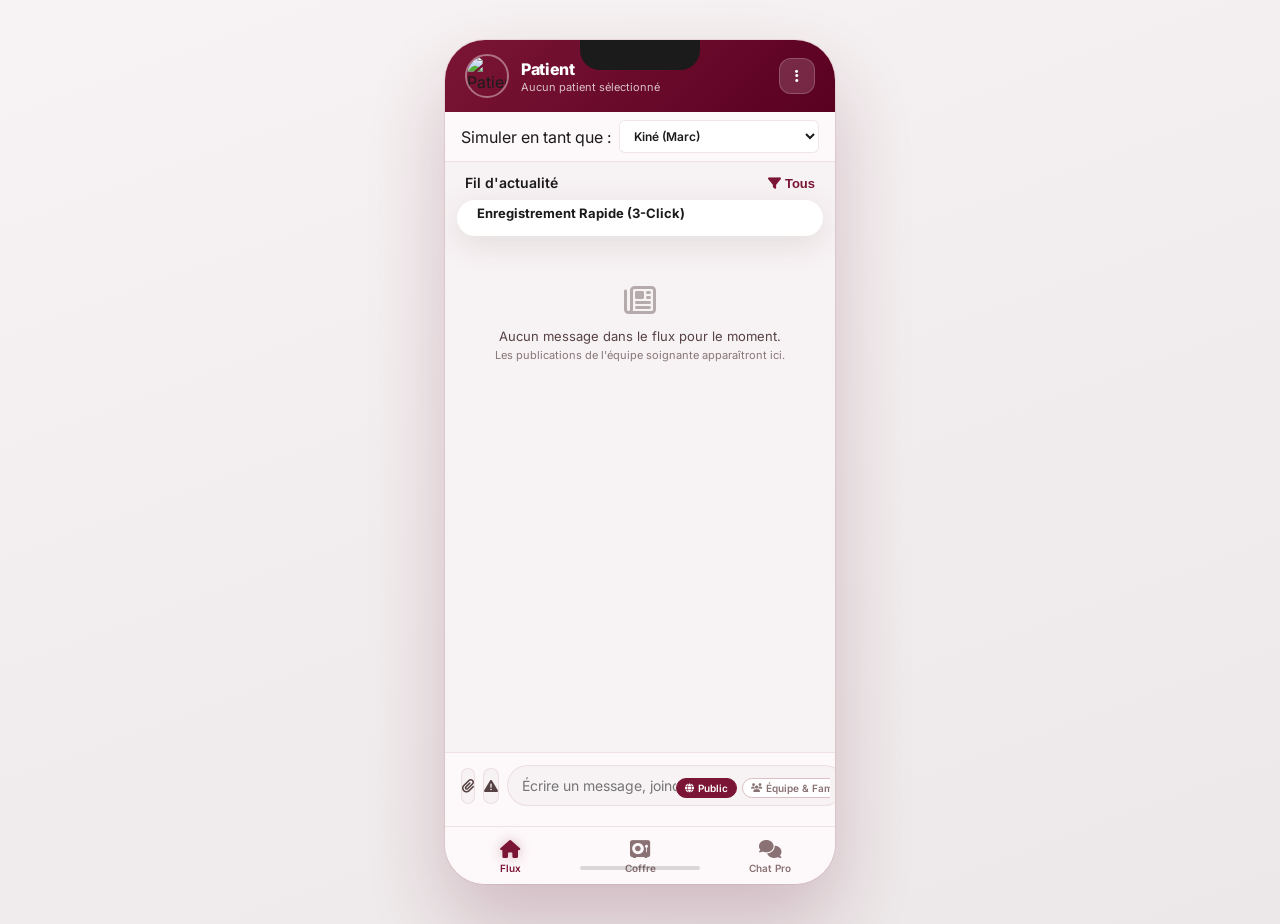
==== commit c78fbf64: "3 nouvelles fonctionnalités flux: suppression, visibilité avant envoi, upload Storage - Bouton suppr" ====
--- a/index.html
+++ b/index.html
@@ -10,6 +10,7 @@
     <script src="https://www.gstatic.com/firebasejs/10.9.0/firebase-app-compat.js"></script>
     <script src="https://www.gstatic.com/firebasejs/10.9.0/firebase-auth-compat.js"></script>
     <script src="https://www.gstatic.com/firebasejs/10.9.0/firebase-firestore-compat.js"></script>
+    <script src="https://www.gstatic.com/firebasejs/10.9.0/firebase-storage-compat.js"></script>
     <script src="firebase-config.js"></script>
     <script src="https://cdn.jsdelivr.net/npm/chart.js"></script>
 </head>
@@ -108,6 +109,12 @@
                             <button class="action-btn urgent-btn" id="flux-urgent-toggle"><i class="fa-solid fa-triangle-exclamation"></i></button>
                             <div class="input-wrapper">
                                 <input type="text" id="flux-message-input" placeholder="Écrire un message, joindre une photo...">
+                                <div class="flux-vis-row" id="flux-vis-row">
+                                    <button class="flux-vis-chip active" data-vis="public"><i class="fa-solid fa-globe"></i> Public</button>
+                                    <button class="flux-vis-chip" data-vis="medifam"><i class="fa-solid fa-users"></i> Équipe & Fam.</button>
+                                    <button class="flux-vis-chip" data-vis="medical"><i class="fa-solid fa-stethoscope"></i> Médical</button>
+                                    <button class="flux-vis-chip" data-vis="family"><i class="fa-solid fa-house-heart"></i> Famille</button>
+                                </div>
                             </div>
                             <button class="send-btn" id="flux-send-btn"><i class="fa-solid fa-paper-plane"></i></button>
                         </div>
@@ -284,8 +291,8 @@
                         
                         <div class="history-tabs">
                             <button class="hist-tab active">24h</button>
-                            <button class="hist-tab">48h</button>
-                            <button class="hist-tab">72h</button>
+                            <button class="hist-tab">7j</button>
+                            <button class="hist-tab">Tout</button>
                         </div>
 
                         <!-- Dynamic Charts Container -->
--- a/styles.css
+++ b/styles.css
@@ -1230,16 +1230,12 @@
     opacity: 0.6;
 }
 
-/* Popup de choix de visibilité */
+/* Popup de choix de visibilité — positionné en fixed via JS (getBoundingClientRect) */
 .visibility-popup {
-    position: absolute;
-    top: calc(100% + 4px);
-    left: 0;
     background: white;
     border-radius: 10px;
-    box-shadow: 0 6px 20px rgba(0,0,0,0.15);
-    z-index: 500;
-    min-width: 160px;
+    box-shadow: 0 6px 24px rgba(0,0,0,0.18);
+    min-width: 175px;
     overflow: hidden;
     animation: dropIn 0.12s ease;
 }
@@ -1263,3 +1259,51 @@
 .vis-option:hover { background: var(--surface-low); }
 .vis-option i { width: 14px; text-align: center; }
 
+/* Chips de visibilité dans la zone de saisie */
+.flux-vis-row {
+    display: flex;
+    gap: 5px;
+    padding: 6px 0 2px;
+    flex-wrap: nowrap;
+    overflow-x: auto;
+    scrollbar-width: none;
+}
+.flux-vis-row::-webkit-scrollbar { display: none; }
+.flux-vis-chip {
+    flex-shrink: 0;
+    font-size: 10px;
+    font-weight: 600;
+    font-family: inherit;
+    padding: 3px 8px;
+    border-radius: 999px;
+    border: 1.5px solid #dcc0c3;
+    background: white;
+    color: #897174;
+    cursor: pointer;
+    transition: all 0.15s;
+    display: flex;
+    align-items: center;
+    gap: 4px;
+    white-space: nowrap;
+}
+.flux-vis-chip.active {
+    background: var(--monaco-red);
+    border-color: var(--monaco-red);
+    color: white;
+}
+.flux-vis-chip i { font-size: 9px; }
+
+/* Bouton supprimer sur les posts */
+.delete-post-btn {
+    background: none;
+    border: none;
+    color: #ccc;
+    font-size: 13px;
+    cursor: pointer;
+    padding: 2px 4px;
+    border-radius: 4px;
+    transition: color 0.15s;
+    line-height: 1;
+}
+.delete-post-btn:hover { color: #CE1126; }
+
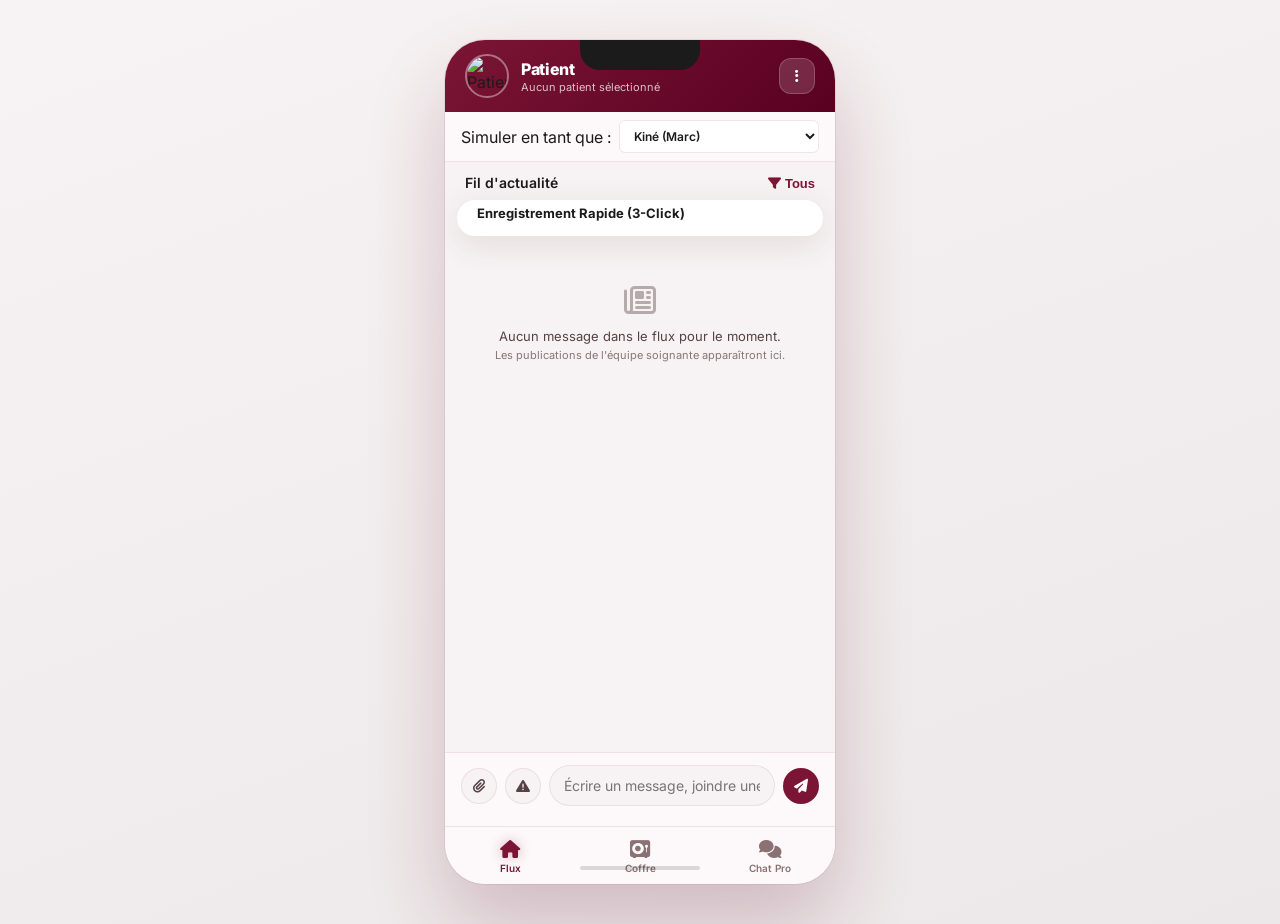
==== commit 6ed08912: "UX envoi: menu déroulant visibilité au clic sur la flèche (remplace les chips) - Zone de saisie rest" ====
--- a/index.html
+++ b/index.html
@@ -109,12 +109,6 @@
                             <button class="action-btn urgent-btn" id="flux-urgent-toggle"><i class="fa-solid fa-triangle-exclamation"></i></button>
                             <div class="input-wrapper">
                                 <input type="text" id="flux-message-input" placeholder="Écrire un message, joindre une photo...">
-                                <div class="flux-vis-row" id="flux-vis-row">
-                                    <button class="flux-vis-chip active" data-vis="public"><i class="fa-solid fa-globe"></i> Public</button>
-                                    <button class="flux-vis-chip" data-vis="medifam"><i class="fa-solid fa-users"></i> Équipe & Fam.</button>
-                                    <button class="flux-vis-chip" data-vis="medical"><i class="fa-solid fa-stethoscope"></i> Médical</button>
-                                    <button class="flux-vis-chip" data-vis="family"><i class="fa-solid fa-house-heart"></i> Famille</button>
-                                </div>
                             </div>
                             <button class="send-btn" id="flux-send-btn"><i class="fa-solid fa-paper-plane"></i></button>
                         </div>
--- a/styles.css
+++ b/styles.css
@@ -1259,39 +1259,36 @@
 .vis-option:hover { background: var(--surface-low); }
 .vis-option i { width: 14px; text-align: center; }
 
-/* Chips de visibilité dans la zone de saisie */
-.flux-vis-row {
-    display: flex;
-    gap: 5px;
-    padding: 6px 0 2px;
-    flex-wrap: nowrap;
-    overflow-x: auto;
-    scrollbar-width: none;
-}
-.flux-vis-row::-webkit-scrollbar { display: none; }
-.flux-vis-chip {
-    flex-shrink: 0;
-    font-size: 10px;
+/* Menu déroulant visibilité au clic sur la flèche d'envoi */
+.send-vis-popup {
+    background: white;
+    border-radius: 10px;
+    box-shadow: 0 6px 24px rgba(0,0,0,0.18);
+    min-width: 190px;
+    overflow: hidden;
+    animation: dropIn 0.12s ease;
+}
+.send-vis-option {
+    display: flex;
+    align-items: center;
+    gap: 10px;
+    padding: 11px 14px;
+    font-size: 12px;
     font-weight: 600;
     font-family: inherit;
-    padding: 3px 8px;
-    border-radius: 999px;
-    border: 1.5px solid #dcc0c3;
-    background: white;
-    color: #897174;
-    cursor: pointer;
-    transition: all 0.15s;
-    display: flex;
-    align-items: center;
-    gap: 4px;
-    white-space: nowrap;
-}
-.flux-vis-chip.active {
-    background: var(--monaco-red);
-    border-color: var(--monaco-red);
-    color: white;
-}
-.flux-vis-chip i { font-size: 9px; }
+    cursor: pointer;
+    border: none;
+    background: none;
+    width: 100%;
+    text-align: left;
+    text-transform: uppercase;
+    letter-spacing: .3px;
+    transition: background 0.1s;
+    border-bottom: 1px solid #f0e8e9;
+}
+.send-vis-option:last-child { border-bottom: none; }
+.send-vis-option:hover { background: var(--surface-low); }
+.send-vis-option i { width: 14px; text-align: center; color: var(--monaco-red); }
 
 /* Bouton supprimer sur les posts */
 .delete-post-btn {
